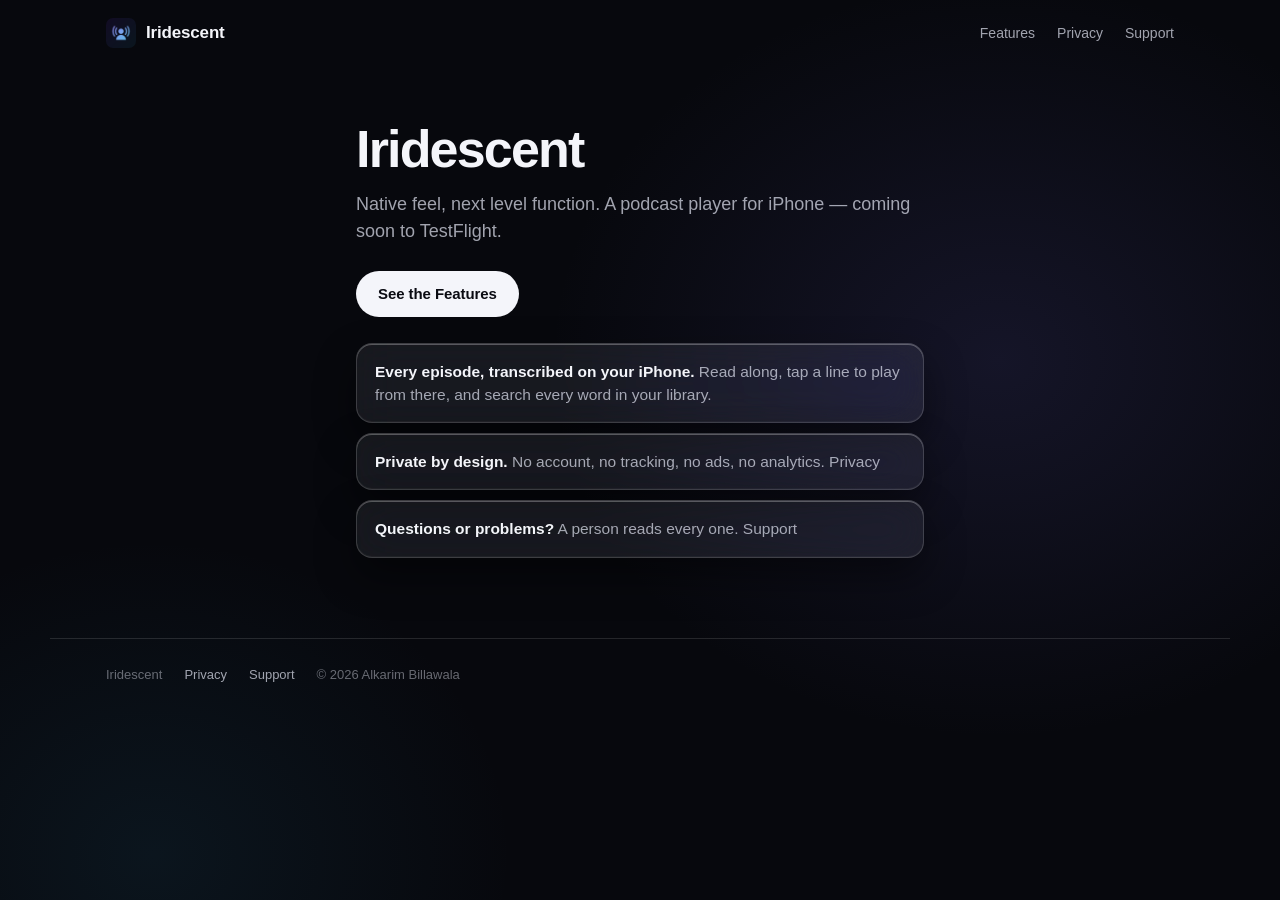
==== docs/index.html @ 8f62f202 "Iridescent's public home: the website (privacy, support), issue templates, license Not the app: Irid" ====
<!doctype html>
<html lang="en">
<head>
<meta charset="utf-8">
<meta name="viewport" content="width=device-width, initial-scale=1">
<title>Iridescent</title>
<meta name="description" content="Iridescent — a podcast player for iPhone. Native feel, next level function.">
<link rel="icon" href="assets/icon.png">
<link rel="stylesheet" href="assets/icon-tokens.css">
<link rel="stylesheet" href="assets/base.css">
<link rel="stylesheet" href="assets/site.css">
</head>
<body>
  <nav class="nav">
    <a class="brand" href="./"><img src="assets/icon.png" alt="">Iridescent</a>
    <div class="nav-links"><a href="https://github.com/Alkarim-Billawala/iridescent-app#features">Features</a><a href="privacy.html">Privacy</a><a href="support.html">Support</a></div>
  </nav>

  <main class="page plain">
    <h1>Iridescent</h1>
    <p class="lede">Native feel, next level function. A podcast player for iPhone — coming soon to TestFlight.</p>
    <a class="btn btn-primary" href="https://github.com/Alkarim-Billawala/iridescent-app#features">See the Features</a>
    <ul>
      <li class="glass"><b>Every episode, transcribed on your iPhone.</b> Read along, tap a line to play from there, and search every word in your library.</li>
      <li class="glass"><b>Private by design.</b> No account, no tracking, no ads, no analytics. <a href="privacy.html">Privacy</a></li>
      <li class="glass"><b>Questions or problems?</b> A person reads every one. <a href="support.html">Support</a></li>
    </ul>
  </main>

  <footer class="page footer">
    <span>Iridescent</span><a href="privacy.html">Privacy</a><a href="support.html">Support</a><span>© 2026 Alkarim Billawala</span>
  </footer>
</body>
</html>
---- docs/assets/icon-tokens.css ----
/* Generated by tools/icon.py from AppIcon.png — don't edit; re-run the script for a new icon. */
:root {
  --icon-1: #287497;
  --icon-1-rgb: 40 116 151;
  --icon-2: #284a7e;
  --icon-2-rgb: 40 74 126;
  --icon-3: #4d4894;
  --icon-3-rgb: 77 72 148;
}
---- docs/assets/base.css ----
/* The site's base: tokens, the glass, the sheen, the CSS-drawn phone. Used by the site pages and the step-2 mock-ups. */

@property --sheen-angle {
  syntax: '<angle>';
  inherits: false;
  initial-value: 0deg;
}

:root {
  color-scheme: dark;
  --bg: #07080d;
  --bg-2: #0d0f19;
  --text: #f4f5fa;
  --text-2: rgba(235, 238, 250, 0.68);
  --text-3: rgba(235, 238, 250, 0.42);
  --hairline: rgba(255, 255, 255, 0.12);

  /* The one motif: an oil-slick sheen — thin-film colours in their natural order. Its own palette:
     it doesn't come from the app icon, so a new icon leaves it alone. */
  --sheen-1: #8a74ff; /* violet */
  --sheen-2: #4fa8ff; /* blue */
  --sheen-3: #3fd8c4; /* cyan */
  --sheen-4: #bdf27c; /* green-gold */
  --sheen-5: #ffd07a; /* amber */
  --sheen-6: #ff8fb8; /* rose */
  --sheen-7: #b07cff; /* magenta-violet */
  --sheen: conic-gradient(from var(--sheen-angle), var(--sheen-1), var(--sheen-2), var(--sheen-3),
      var(--sheen-4), var(--sheen-5), var(--sheen-6), var(--sheen-7), var(--sheen-1));
  --sheen-linear: linear-gradient(100deg, var(--sheen-1) 0%, var(--sheen-2) 22%, var(--sheen-3) 42%,
      var(--sheen-4) 58%, var(--sheen-5) 74%, var(--sheen-6) 88%, var(--sheen-7) 100%);

  /* The page's faint ambient light: the only place the icon's colours are used (assets/icon-tokens.css,
     made by tools/icon.py). */
  --ambient:
      radial-gradient(50% 60% at 78% 40%, rgb(var(--icon-3-rgb) / 0.20), transparent 70%),
      radial-gradient(40% 50% at 12% 95%, rgb(var(--icon-1-rgb) / 0.12), transparent 70%);

  --glass-fill: rgba(255, 255, 255, 0.07);
  --glass-edge: rgba(255, 255, 255, 0.16);
  --glass-hi: rgba(255, 255, 255, 0.28);

  --font: -apple-system, BlinkMacSystemFont, "SF Pro Text", "SF Pro Display", "Helvetica Neue", Arial, sans-serif;
  --font-display: -apple-system, BlinkMacSystemFont, "SF Pro Display", "Helvetica Neue", Arial, sans-serif;
  --gutter: clamp(16px, 5vw, 56px);
}

* { box-sizing: border-box; }
html, body { margin: 0; }
body {
  background: var(--ambient), var(--bg);
  background-attachment: fixed;
  color: var(--text);
  font-family: var(--font);
  -webkit-font-smoothing: antialiased;
  overflow-x: hidden;
}
a { color: inherit; text-decoration: none; }

@keyframes sheen-turn { to { --sheen-angle: 360deg; } }

/* Liquid Glass, approximated: a blurred, saturated pane with a bright top edge. */
.glass {
  background: var(--glass-fill);
  -webkit-backdrop-filter: blur(22px) saturate(170%);
  backdrop-filter: blur(22px) saturate(170%);
  border: 1px solid var(--glass-edge);
  box-shadow:
    inset 0 1px 0 var(--glass-hi),
    inset 0 -1px 0 rgba(255, 255, 255, 0.04),
    0 18px 40px rgba(0, 0, 0, 0.45);
}

/* ---- Top bar ---- */
.nav {
  position: relative;
  z-index: 5;
  display: flex;
  align-items: center;
  justify-content: space-between;
  padding: 18px var(--gutter);
}
.brand { display: flex; align-items: center; gap: 10px; font-weight: 600; font-size: 17px; letter-spacing: -0.01em; }
.brand img { width: 30px; height: 30px; border-radius: 7px; }
.nav-links { display: flex; gap: 22px; font-size: 14px; color: var(--text-2); }
.nav-links a:hover { color: var(--text); }
@media (max-width: 560px) { .nav-links { display: none; } }

/* ---- Buttons ---- */
.btn {
  display: inline-flex; align-items: center; gap: 8px;
  height: 46px; padding: 0 22px; border-radius: 999px;
  font-size: 15px; font-weight: 600; letter-spacing: -0.005em;
}
.btn-primary { background: var(--text); color: #0a0b12; }
.btn-ghost { color: var(--text); }
.btn svg { width: 16px; height: 16px; }

/* ---- Review switcher (mock-ups only) ---- */
.review-bar {
  position: fixed; z-index: 50; left: 50%; bottom: 16px; transform: translateX(-50%);
  display: flex; gap: 4px; padding: 4px; border-radius: 999px; font-size: 13px; font-weight: 600;
}
.review-bar a { padding: 7px 14px; border-radius: 999px; color: var(--text-2); white-space: nowrap; }
.review-bar a[aria-current] { background: rgba(255, 255, 255, 0.14); color: var(--text); }

/* ================================================================
   The phone: an iPhone 17 Pro-shaped frame (402 × 874 pt) drawn in pt
   units, so it scales as one piece at any width.
   ================================================================ */
.phone {
  --w: 330px;
  width: var(--w);
  aspect-ratio: 402 / 874;
  container-type: inline-size;
  position: relative;
  border-radius: calc(var(--w) * 0.148);
  padding: calc(var(--w) * 0.03);
  background: linear-gradient(145deg, #3a3d48, #15161c 40%, #2b2d36 70%, #101116);
  box-shadow:
    inset 0 0 0 1px rgba(255, 255, 255, 0.10),
    0 40px 80px rgba(0, 0, 0, 0.6),
    0 10px 24px rgba(0, 0, 0, 0.5);
}
.screen {
  --pt: calc(100cqw / 402 * 1.065); /* the screen sits inside the bezel */
  position: relative;
  width: 100%; height: 100%;
  border-radius: calc(var(--pt) * 52);
  overflow: hidden;
  background:
    radial-gradient(120% 60% at 50% 0%, #3a2f6b 0%, transparent 65%),
    linear-gradient(180deg, #241d45 0%, #16142b 55%, #0f0e1d 100%);
  color: #fff;
  font-family: var(--font);
  font-size: calc(var(--pt) * 17);
  display: flex; flex-direction: column; align-items: stretch;
  text-align: left;
}
.island {
  position: absolute; top: calc(var(--pt) * 11); left: 50%; transform: translateX(-50%);
  width: calc(var(--pt) * 124); height: calc(var(--pt) * 36); border-radius: 999px; background: #000;
}
.statusbar {
  height: calc(var(--pt) * 54); flex: none;
  display: flex; align-items: center; justify-content: space-between;
  padding: 0 calc(var(--pt) * 34) 0 calc(var(--pt) * 44);
  font-weight: 600; font-size: calc(var(--pt) * 16);
}
.statusbar .icons { display: flex; gap: calc(var(--pt) * 6); align-items: center; }
.statusbar .icons i { display: block; background: #fff; border-radius: calc(var(--pt) * 2); }
.grabber {
  width: calc(var(--pt) * 38); height: calc(var(--pt) * 5); border-radius: 999px;
  background: rgba(255, 255, 255, 0.32); margin: calc(var(--pt) * 2) auto calc(var(--pt) * 16);
}
.art {
  align-self: center;
  width: calc(var(--pt) * 262); aspect-ratio: 1; border-radius: calc(var(--pt) * 14);
  position: relative; overflow: hidden;
  background:
    radial-gradient(60% 60% at 50% 42%, #ffcf7a 0%, #f39a53 26%, transparent 27%),
    radial-gradient(90% 80% at 50% 45%, rgba(255, 170, 90, 0.55) 0%, transparent 60%),
    linear-gradient(160deg, #3b2a6e 0%, #1c1840 100%);
  box-shadow: 0 calc(var(--pt) * 18) calc(var(--pt) * 40) rgba(0, 0, 0, 0.45);
}
.art::after {
  content: "LANTERN\A HOUR"; white-space: pre;
  position: absolute; left: calc(var(--pt) * 18); bottom: calc(var(--pt) * 14);
  font-family: var(--font-display); font-weight: 800; letter-spacing: 0.04em;
  font-size: calc(var(--pt) * 26); line-height: 0.95; color: #fff4e3;
}
.meta {
  display: flex; align-items: center; justify-content: space-between;
  padding: calc(var(--pt) * 22) calc(var(--pt) * 28) 0;
}
.meta .show { font-size: calc(var(--pt) * 14); color: rgba(255, 255, 255, 0.6); font-weight: 500; }
.meta .title { font-size: calc(var(--pt) * 19); font-weight: 700; margin-top: calc(var(--pt) * 2); letter-spacing: -0.01em; }
.round {
  width: calc(var(--pt) * 32); height: calc(var(--pt) * 32); border-radius: 999px;
  display: grid; place-items: center; font-weight: 800; font-size: calc(var(--pt) * 15); letter-spacing: 0.08em;
}
.preview {
  padding: calc(var(--pt) * 16) calc(var(--pt) * 28) 0;
  font-size: calc(var(--pt) * 16.5); line-height: 1.32; letter-spacing: -0.005em;
}
.preview p { margin: 0 0 calc(var(--pt) * 5); color: rgba(255, 255, 255, 0.42); }
.preview p.now { color: #fff; font-weight: 700; }
.scrub { padding: calc(var(--pt) * 18) calc(var(--pt) * 28) 0; }
.track { display: flex; gap: calc(var(--pt) * 3); height: calc(var(--pt) * 6); }
.track span { border-radius: 999px; background: rgba(255, 255, 255, 0.22); }
.track span.done { background: rgba(255, 255, 255, 0.9); }
.track span.part { background: linear-gradient(90deg, rgba(255,255,255,.9) var(--p), rgba(255,255,255,.22) var(--p)); }
.track span.skip {
  background: repeating-linear-gradient(-45deg, rgba(255,255,255,.28) 0 calc(var(--pt)*2.5), transparent calc(var(--pt)*2.5) calc(var(--pt)*5));
}
.times {
  display: flex; justify-content: space-between; margin-top: calc(var(--pt) * 7);
  font-size: calc(var(--pt) * 12); color: rgba(255, 255, 255, 0.55); font-weight: 600; font-variant-numeric: tabular-nums;
}
.controls {
  display: flex; justify-content: center; align-items: center; gap: calc(var(--pt) * 52);
  padding-top: calc(var(--pt) * 18);
}
.controls svg { width: calc(var(--pt) * 34); height: calc(var(--pt) * 34); fill: #fff; }
.controls svg.big { width: calc(var(--pt) * 46); height: calc(var(--pt) * 46); }
.bottom {
  margin-top: auto; padding: 0 calc(var(--pt) * 26) calc(var(--pt) * 34);
  display: flex; align-items: center; justify-content: space-between;
  font-size: calc(var(--pt) * 15); font-weight: 600;
}
.bottom .speed { color: rgba(255, 255, 255, 0.85); }
.pill-notice {
  display: inline-flex; align-items: center; gap: calc(var(--pt) * 6);
  height: calc(var(--pt) * 34); padding: 0 calc(var(--pt) * 14); border-radius: 999px;
  font-size: calc(var(--pt) * 13.5); font-weight: 600; white-space: nowrap;
}
.pill-notice b { font-weight: 700; color: #fff; }
.pill-notice .sep { opacity: 0.45; }
.homebar {
  position: absolute; bottom: calc(var(--pt) * 8); left: 50%; transform: translateX(-50%);
  width: calc(var(--pt) * 140); height: calc(var(--pt) * 5); border-radius: 999px; background: rgba(255, 255, 255, 0.85);
}

/* A notice floating beside the phone, in page units. */
.float-pill {
  display: inline-flex; align-items: center; gap: 8px; height: 44px; padding: 0 18px; border-radius: 999px;
  font-size: 14.5px; font-weight: 600; white-space: nowrap; color: var(--text);
}
.float-pill .sep { opacity: 0.4; }
.float-pill .undo { color: #fff; }
.float-pill svg { width: 15px; height: 15px; }

@media (prefers-reduced-motion: reduce) {
  *, *::before, *::after { animation: none !important; transition: none !important; }
}
---- docs/assets/site.css ----
/* The site's pages, on top of base.css: the Edge hero, the feature sections, the grid, the FAQ, the footer,
   and the mock-up visuals that stand in for captures until the end. */

/* ---- Page ---- */
.page { max-width: 1180px; margin: 0 auto; padding: 0 var(--gutter); }
.nav { max-width: 1180px; margin: 0 auto; }
.nav-links a.current { color: var(--text); }
h2, h3 { font-family: var(--font-display); letter-spacing: -0.025em; margin: 0; }
p { margin: 0; }
sup { font-size: 0.6em; vertical-align: super; color: var(--text-3); }

/* Draft marks: planned features. Strip before publishing (see README). */
.planned {
  display: inline-block; vertical-align: 0.2em; margin-left: 6px; padding: 2px 7px; border-radius: 999px;
  font-size: 11px; font-weight: 700; letter-spacing: 0.04em; text-transform: uppercase;
  color: #ffd07a; background: rgba(255, 208, 122, 0.12); border: 1px solid rgba(255, 208, 122, 0.3);
}
.mock {
  position: absolute; z-index: 3; top: 10px; right: 10px; padding: 2px 7px; border-radius: 999px;
  font-size: 10px; font-weight: 700; letter-spacing: 0.06em; text-transform: uppercase;
  color: var(--text-3); background: rgba(0, 0, 0, 0.35); border: 1px solid var(--hairline);
}

/* ---- Hero (Edge) ---- */
.hero {
  display: grid; grid-template-columns: 1.05fr 0.95fr; align-items: center; gap: clamp(24px, 5vw, 72px);
  padding: clamp(32px, 6vw, 72px) 0 clamp(56px, 8vw, 110px); min-height: min(calc(100vh - 66px), 820px);
}
.wordmark {
  font-family: var(--font-display); font-weight: 700; letter-spacing: -0.04em;
  font-size: clamp(54px, 9vw, 112px); line-height: 1; margin: 0;
  background: var(--sheen-linear); background-size: 220% 100%;
  -webkit-background-clip: text; background-clip: text; color: transparent;
  animation: drift 14s ease-in-out infinite alternate;
}
@keyframes drift { from { background-position: 0% 0; } to { background-position: 100% 0; } }
.tagline {
  font-family: var(--font-display); font-size: clamp(26px, 3.4vw, 40px); font-weight: 600;
  letter-spacing: -0.025em; line-height: 1.1; margin: 18px 0 0;
}
.sub { font-size: clamp(17px, 1.6vw, 19px); line-height: 1.5; color: var(--text-2); max-width: 30em; margin: 20px 0 0; }
.ctas { display: flex; gap: 10px; flex-wrap: wrap; margin-top: 30px; }
.facts { display: flex; gap: 22px; flex-wrap: wrap; margin-top: 40px; font-size: 13.5px; color: var(--text-3); font-weight: 500; }
.facts span::before { content: ""; display: inline-block; width: 5px; height: 5px; border-radius: 50%; background: var(--text-3); margin: 0 8px 2px 0; }
.stage { position: relative; display: grid; place-items: center; }
.stage .phone { --w: clamp(250px, 25vw, 312px); }
/* The rim: a thin sheen line around the frame, as if light caught its edge. */
.stage .phone::before {
  content: ""; position: absolute; inset: -1.5px; border-radius: inherit; padding: 1.5px;
  background: var(--sheen);
  -webkit-mask: linear-gradient(#000 0 0) content-box, linear-gradient(#000 0 0);
  -webkit-mask-composite: xor; mask-composite: exclude;
  opacity: 0.85; animation: sheen-turn 18s linear infinite; pointer-events: none;
}

/* ---- Feature sections ---- */
.feature {
  display: grid; grid-template-columns: 1fr 1fr; align-items: center; gap: clamp(28px, 5vw, 72px);
  padding: clamp(40px, 6vw, 84px) 0; border-top: 1px solid var(--hairline); scroll-margin-top: 20px;
}
.feature.flip .words { order: 2; }
.feature h2 { font-size: clamp(28px, 3.6vw, 44px); line-height: 1.08; max-width: 14ch; }
.feature .words p { font-size: clamp(16.5px, 1.5vw, 19px); line-height: 1.55; color: var(--text-2); margin-top: 16px; max-width: 32em; }
.feature .words p b { color: var(--text); font-weight: 600; }
.visual { position: relative; }
.card { position: relative; border-radius: 26px; padding: 22px; overflow: hidden; }

/* The transcript panel (from mock-up C). */
.reader { padding: 22px 26px 26px 18px; }
.reader-head { display: flex; justify-content: space-between; align-items: center; gap: 12px; font-size: 13px; color: var(--text-3); font-weight: 600; }
.reader-head > span:first-child { overflow: hidden; text-overflow: ellipsis; white-space: nowrap; }
.corner { display: inline-flex; gap: 2px; padding: 4px; border-radius: 999px; flex: none; }
.corner span { padding: 5px 11px; border-radius: 999px; color: var(--text-2); font-size: 12.5px; }
.window {
  position: relative; height: calc(5 * 1.5em + 8px); overflow: hidden; margin-top: 14px; padding-left: 20px;
  font-size: clamp(16px, 2vw, 24px); letter-spacing: -0.012em;
  -webkit-mask: linear-gradient(transparent, #000 22%, #000 70%, transparent);
          mask: linear-gradient(transparent, #000 22%, #000 70%, transparent);
}
.lines { position: absolute; left: 20px; right: 0; top: 0; transition: transform 0.7s cubic-bezier(.3,.7,.2,1); }
.line { height: 1.5em; line-height: 1.5em; color: var(--text-3); white-space: nowrap; overflow: hidden; text-overflow: ellipsis; transition: color .5s, font-weight .5s; }
.line.now { color: var(--text); font-weight: 700; }
.line.fold { color: var(--text-2); font-weight: 600; display: flex; align-items: center; gap: 10px; }
.line.fold span { font-size: 0.66em; }
.line.fold i { flex: 0 0 34px; height: 8px; border-radius: 4px; background: repeating-linear-gradient(-45deg, rgba(255,255,255,.35) 0 3px, transparent 3px 6px); }
.marker {
  position: absolute; left: 2px; top: calc(2 * 1.5em + 0.2em); width: 4px; height: 1.1em; border-radius: 2px;
  background: var(--sheen); animation: sheen-turn 8s linear infinite; box-shadow: 0 0 14px rgba(140, 170, 255, 0.55);
}

/* A small player strip: scrubber with skips, a notice that appears. */
.strip { padding: 22px 24px 20px; }
.strip .track { display: flex; gap: 3px; height: 6px; }
.strip .track span { border-radius: 999px; background: rgba(255,255,255,.22); }
.strip .track .done { background: rgba(255,255,255,.9); }
.strip .track .skip { background: repeating-linear-gradient(-45deg, rgba(255,255,255,.3) 0 2.5px, transparent 2.5px 5px); }
.strip .track .head { position: relative; }
.strip .track .head::after {
  content: ""; position: absolute; top: -5px; width: 16px; height: 16px; border-radius: 50%; background: #fff;
  left: var(--at, 0%); transform: translateX(-50%); box-shadow: 0 2px 8px rgba(0,0,0,.5);
  animation: head-skip 6s cubic-bezier(.4,0,.2,1) infinite;
}
@keyframes head-skip {
  0%, 38% { left: 0%; } 46%, 100% { left: 100%; }
}
.strip .times { display: flex; justify-content: space-between; margin-top: 10px; font-size: 12px; color: var(--text-3); font-weight: 600; font-variant-numeric: tabular-nums; }
.strip .row { display: flex; align-items: center; justify-content: space-between; margin-top: 20px; min-height: 44px; }
.strip .speed { font-size: 15px; font-weight: 600; color: var(--text-2); }
.strip .float-pill { opacity: 0; transform: translateY(6px); animation: notice-in 6s ease infinite; }
@keyframes notice-in {
  0%, 44% { opacity: 0; transform: translateY(6px); }
  50%, 90% { opacity: 1; transform: none; }
  96%, 100% { opacity: 0; transform: translateY(6px); }
}

/* Chapter list with the rail. */
.chapters { padding: 16px 0 16px 20px; display: grid; grid-template-columns: 1fr 28px; }
.chapter {
  display: grid; grid-template-columns: 22px 1fr auto; align-items: center; gap: 12px;
  padding: 11px 16px 11px 0; font-size: 15px; color: var(--text-2); border-bottom: 1px solid var(--hairline);
  transition: transform .3s, color .3s;
}
.chapter:last-child { border-bottom: 0; }
.chapter i { width: 20px; height: 20px; border-radius: 50%; border: 1.5px solid var(--text-3); display: grid; place-items: center; font-style: normal; font-size: 12px; color: var(--text-3); }
.chapter.heard i { background: var(--text-3); color: var(--bg); border-color: transparent; }
.chapter.now { color: var(--text); font-weight: 600; }
.chapter.now i { border-color: var(--text); color: var(--text); }
.chapter.lift { color: var(--text); font-weight: 600; transform: translateX(-6px) scale(1.03); }
.chapter .t { font-variant-numeric: tabular-nums; font-size: 13px; color: var(--text-3); }
.chapter.ad { color: var(--text-3); font-size: 13px; padding: 7px 16px 7px 0; }
.chapter.ad i { border-style: dashed; }
.chapter small { font-size: 12px; color: var(--text-3); font-weight: 500; margin-left: 8px; }
.rail { position: relative; width: 28px; border-left: 1px solid var(--hairline); }
.rail::before { content: ""; position: absolute; left: 10px; top: 46%; width: 8px; height: 8px; border-radius: 50%; background: var(--text); box-shadow: 0 0 0 4px rgba(255,255,255,.12); }
.rail i { position: absolute; left: 12px; width: 4px; height: 4px; border-radius: 50%; background: var(--text-3); }

/* Reorder: a dragged row. */
.reorder .chapter { grid-template-columns: 18px 1fr auto; }
.reorder .chapter i { width: 18px; height: 18px; border-radius: 4px; border: 0; background: none; color: var(--text-3); font-size: 14px; letter-spacing: -1px; }
.reorder .chapter.drag {
  background: rgba(255,255,255,.08); border-radius: 14px; border-bottom: 0; padding-left: 12px; margin: 4px 8px 4px -12px;
  box-shadow: 0 14px 30px rgba(0,0,0,.5); color: var(--text); font-weight: 600;
  animation: drag 7s cubic-bezier(.35,.7,.2,1) infinite;
}
@keyframes drag { 0%, 20% { transform: translateY(0); } 50%, 80% { transform: translateY(-92px); } 100% { transform: translateY(0); } }
.reorder .chapter.drag small { color: #ffd07a; }
.reorder .edit { display: flex; justify-content: flex-end; padding: 0 16px 10px 0; }
.reorder .edit span { display: inline-flex; gap: 2px; padding: 4px; border-radius: 999px; font-size: 12.5px; font-weight: 600; }
.reorder .edit span b { padding: 5px 11px; border-radius: 999px; background: rgba(255,255,255,.14); }
.reorder .edit span em { padding: 5px 11px; font-style: normal; color: var(--text-2); }

/* Feeds: the switcher and the copy move. */
.feeds { padding: 22px 24px 24px; display: grid; gap: 18px; }
.feeds .switch { display: flex; padding: 3px; border-radius: 999px; font-size: 13.5px; font-weight: 600; width: max-content; }
.feeds .switch span { padding: 7px 16px; border-radius: 999px; color: var(--text-2); }
.feeds .switch span.on { background: rgba(255,255,255,.16); color: var(--text); }
.feeds .switch span.on::after { content: " ♛"; font-size: 11px; color: #ffd07a; }
.feeds .ep { display: grid; grid-template-columns: 52px 1fr; gap: 14px; align-items: center; }
.feeds .ep .art2 { width: 52px; height: 52px; border-radius: 10px; background: radial-gradient(60% 60% at 50% 42%, #ffcf7a 0%, #f39a53 26%, transparent 27%), linear-gradient(160deg, #3b2a6e, #1c1840); }
.feeds .ep b { display: block; font-size: 15px; }
.feeds .ep span { font-size: 13px; color: var(--text-3); }
.feeds .bar { position: relative; height: 6px; border-radius: 999px; background: rgba(255,255,255,.18); }
.feeds .bar::before { content: ""; position: absolute; inset: 0 44% 0 0; border-radius: 999px; background: rgba(255,255,255,.9); }
.feeds .bar::after { content: ""; position: absolute; top: 0; bottom: 0; left: 78%; width: 22%; border-radius: 999px; background: repeating-linear-gradient(-45deg, rgba(255,208,122,.45) 0 3px, transparent 3px 6px); }
.feeds .bonus { font-size: 12px; color: var(--text-3); display: flex; justify-content: space-between; margin-top: -8px; }
.feeds .bonus b { color: #ffd07a; font-weight: 600; }

/* Search: a field, In Transcripts results. */
.search { padding: 18px 18px 20px; display: grid; gap: 8px; }
.search .field { display: flex; align-items: center; justify-content: space-between; height: 40px; padding: 0 14px; border-radius: 12px; background: rgba(255,255,255,.1); font-size: 16px; }
.search .q i { display: inline-block; width: 2px; height: 1.1em; vertical-align: -0.2em; margin-left: 2px; background: var(--text); animation: caret 1s steps(2) infinite; }
@keyframes caret { to { opacity: 0; } }
.search .x { width: 20px; height: 20px; border-radius: 50%; background: rgba(255,255,255,.2); display: grid; place-items: center; font-size: 14px; color: var(--text-2); }
.search .group { margin-top: 8px; font-size: 12px; font-weight: 700; letter-spacing: 0.04em; text-transform: uppercase; color: var(--text-3); }
.search .hit { display: grid; grid-template-columns: 44px 1fr; gap: 12px; align-items: start; padding: 6px 0; }
.search .hit .art2 { width: 44px; height: 44px; border-radius: 9px; background: radial-gradient(60% 60% at 50% 42%, #ffcf7a 0%, #f39a53 26%, transparent 27%), linear-gradient(160deg, #3b2a6e, #1c1840); }
.search .hit .art2.alt { background: linear-gradient(160deg, #1d4d5e, #0d2430); }
.search .hit .art2.alt2 { background: linear-gradient(160deg, #6b3a2a, #2d1710); }
.search .hit b { display: block; font-size: 15px; }
.search .hit span { display: block; font-size: 12.5px; color: var(--text-3); }
.search .hit em { display: block; font-style: normal; font-size: 14px; color: var(--text-2); margin-top: 3px; line-height: 1.35; }
.search mark { background: rgba(255,208,122,.22); color: var(--text); border-radius: 3px; padding: 0 2px; }

/* Local first: a diagram. */
.local { padding: 20px; display: grid; gap: 10px; }
.local .box { border-radius: 18px; padding: 16px 18px; }
.local h4 { margin: 0 0 10px; font-size: 13px; letter-spacing: 0.04em; text-transform: uppercase; color: var(--text-3); font-weight: 700; }
.local ul { margin: 0; padding: 0; list-style: none; font-size: 14.5px; line-height: 1.75; color: var(--text-2); columns: 2; column-gap: 18px; }
.local .ai ul { columns: 1; }
.local ul li::before { content: "✓ "; color: var(--text); }
.local ul li.soon::before { content: "○ "; color: var(--text-3); }
.local .arrow { font-size: 20px; color: var(--text-3); text-align: center; display: flex; align-items: center; justify-content: center; gap: 10px; }
.local .arrow small { font-size: 11.5px; font-weight: 600; letter-spacing: 0.03em; }
.local .ai { background: rgba(255,255,255,.04); }

/* Details: three small vignettes. */
.vignettes { display: grid; grid-template-columns: repeat(3, 1fr); gap: 14px; }
.vig { margin: 0; position: relative; aspect-ratio: 3 / 4; border-radius: 22px; overflow: hidden; display: flex; flex-direction: column; justify-content: flex-end; padding: 14px; background: linear-gradient(180deg, #241d45, #0f0e1d); border: 1px solid var(--hairline); }
.vig figcaption { font-size: 12.5px; font-weight: 600; color: var(--text-2); line-height: 1.3; min-height: 2.6em; }
.vig .v-art { position: absolute; left: 50%; top: 18%; width: 54%; aspect-ratio: 1; border-radius: 10px; transform: translateX(-50%); background: radial-gradient(60% 60% at 50% 42%, #ffcf7a 0%, #f39a53 26%, transparent 27%), linear-gradient(160deg, #3b2a6e, #1c1840); animation: ease-art 4s ease-in-out infinite alternate; }
@keyframes ease-art { to { transform: translateX(-50%) scale(0.86); } }
.vig .v-key { position: absolute; left: 10px; right: 10px; bottom: 54px; height: 30%; border-radius: 10px 10px 4px 4px; background: rgba(255,255,255,.08); animation: key-up 4s ease-in-out infinite alternate; }
.vig .v-bar { position: absolute; left: 10px; right: 10px; height: 30px; border-radius: 999px; bottom: calc(54px + 30% + 8px); background: var(--glass-fill); border: 1px solid var(--glass-edge); animation: bar-up 4s ease-in-out infinite alternate; }
.vig .v-bar::after { content: "Find"; position: absolute; left: 12px; top: 7px; font-size: 11px; color: var(--text-3); }
@keyframes key-up { from { transform: translateY(120%); } 30%, to { transform: none; } }
@keyframes bar-up { from { transform: translateY(calc(30% + 60px)); } 30%, to { transform: none; } }
.vig .v-scrub { position: absolute; left: 12px; right: 12px; top: 46%; display: flex; gap: 3px; height: 6px; animation: scrub-open 4s ease-in-out infinite alternate; }
.vig .v-scrub span { border-radius: 999px; background: rgba(255,255,255,.3); }
.vig .v-scrub span.d { background: rgba(255,255,255,.9); }
.vig .v-scrub span.s { background: repeating-linear-gradient(-45deg, rgba(255,255,255,.35) 0 2.5px, transparent 2.5px 5px); }
@keyframes scrub-open { from { gap: 0; height: 4px; } 30%, to { gap: 3px; height: 10px; } }

/* Rewind tiles. */
.tiles { display: grid; grid-template-columns: 1fr 1fr; gap: 12px; }
.tile { border-radius: 20px; padding: 18px 18px 16px; }
.tile small { display: block; font-size: 12px; font-weight: 600; color: var(--text-3); letter-spacing: 0.03em; text-transform: uppercase; }
.tile b { display: block; font-family: var(--font-display); font-size: clamp(26px, 3vw, 34px); letter-spacing: -0.03em; margin-top: 6px; font-variant-numeric: tabular-nums; }
.tile span { font-size: 13px; color: var(--text-2); }
.tile .undo { display: inline-flex; gap: 8px; align-items: center; margin-top: 10px; font-size: 13px; color: var(--text-2); }
.tile .undo em { font-style: normal; font-weight: 600; color: var(--text); }

/* Words-only card (planned, no screen yet). */
.words-only { padding: 26px; font-size: 15px; line-height: 1.6; color: var(--text-2); border-style: dashed; }
.words-only .turn { display: grid; grid-template-columns: 4px 1fr; gap: 12px; margin-top: 10px; }
.words-only .turn i { border-radius: 2px; }
.words-only .turn b { display: block; font-size: 12px; color: var(--text-3); }

/* ---- Everything else ---- */
.grid-section { padding: clamp(40px, 6vw, 84px) 0; border-top: 1px solid var(--hairline); }
.grid-section h2 { font-size: clamp(24px, 3vw, 34px); }
.grid { display: grid; grid-template-columns: repeat(auto-fill, minmax(230px, 1fr)); gap: 10px; margin-top: 26px; }
.grid div { padding: 14px 16px; border-radius: 16px; font-size: 14.5px; line-height: 1.4; color: var(--text-2); }

/* ---- FAQ ---- */
.faq { padding: clamp(40px, 6vw, 84px) 0; border-top: 1px solid var(--hairline); max-width: 760px; }
.faq h2 { font-size: clamp(24px, 3vw, 34px); margin-bottom: 10px; }
.faq details { border-bottom: 1px solid var(--hairline); padding: 16px 0; }
.faq summary { cursor: pointer; font-weight: 600; font-size: 17px; list-style: none; display: flex; justify-content: space-between; gap: 16px; }
.faq summary::-webkit-details-marker { display: none; }
.faq summary::after { content: "+"; color: var(--text-3); font-weight: 400; flex: none; }
.faq details[open] summary::after { content: "–"; }
.faq details p { margin-top: 10px; color: var(--text-2); line-height: 1.55; font-size: 15.5px; max-width: 60ch; }

/* ---- Footnote and footer ---- */
.footnote { padding: 0 0 40px; font-size: 13px; color: var(--text-3); }
.footer { border-top: 1px solid var(--hairline); padding-top: 28px; padding-bottom: 40px; display: flex; flex-wrap: wrap; gap: 10px 22px; font-size: 13px; color: var(--text-3); }
.footer a { color: var(--text-2); }
.footer .legal { flex-basis: 100%; margin-top: 4px; }

/* ---- Plain pages (privacy, support) ---- */
.plain { max-width: 680px; padding-top: clamp(28px, 5vw, 56px); padding-bottom: 80px; }
.plain h1 { font-family: var(--font-display); font-size: clamp(34px, 5vw, 52px); letter-spacing: -0.035em; line-height: 1.05; margin: 0; }
.plain .lede { font-size: 18px; color: var(--text-2); line-height: 1.5; margin-top: 14px; }
.plain ul { margin: 26px 0 0; padding: 0; list-style: none; display: grid; gap: 10px; }
.plain li { padding: 16px 18px; border-radius: 16px; font-size: 15.5px; line-height: 1.5; color: var(--text-2); }
.plain li b { color: var(--text); font-weight: 600; }
.plain .note { margin-top: 24px; font-size: 13.5px; color: var(--text-3); line-height: 1.5; }
.plain .btn { margin-top: 26px; }
.plain .btn[hidden] { display: none; }
/* The full policy under the summary cards (privacy.html). */
.plain .policy-facts { margin-top: 18px; font-size: 14px; color: var(--text-3); line-height: 1.6; }
.plain .policy-facts b { color: var(--text-2); font-weight: 600; }
.policy { margin-top: 44px; border-top: 1px solid var(--hairline); padding-top: 8px; }
.policy h2 { font-size: 22px; margin: 30px 0 10px; color: var(--text); }
.policy p { color: var(--text-2); font-size: 15.5px; line-height: 1.6; margin: 0 0 12px; }
.policy p b, .policy li b { color: var(--text); font-weight: 600; }
.policy ul { margin: 0 0 12px; padding-left: 20px; list-style: disc; display: block; }
.policy li { padding: 0; border-radius: 0; margin: 0 0 8px; font-size: 15.5px; line-height: 1.6; color: var(--text-2); }

/* ---- Phone width ---- */
@media (max-width: 820px) {
  .hero { grid-template-columns: 1fr; text-align: center; padding-bottom: 72px; min-height: 0; }
  .sub { margin-inline: auto; }
  .ctas, .facts { justify-content: center; }
  .feature { grid-template-columns: 1fr; gap: 26px; }
  .feature.flip .words { order: 0; }
  .feature h2 { max-width: none; }
  .vignettes { gap: 8px; }
  .vig { border-radius: 16px; padding: 10px; }
  .vig figcaption { font-size: 11px; }
  .vig .mock { display: none; }
}

/* A feature section whose visual is a built scene in a phone (scenes/): centred, a little smaller than the hero. */
.visual > .phone { --w: clamp(230px, 22vw, 290px); margin: 0 auto; }
/* Vignettes hold small phones: a 2 × 2 grid, each card as tall as its phone plus caption (no fixed aspect). */
.vignettes { grid-template-columns: repeat(2, 1fr); gap: 14px; }
.vig { aspect-ratio: auto; justify-content: flex-start; align-items: center; padding: 16px 14px 12px; }
.vig > .phone { --w: clamp(140px, 11vw, 180px); margin: 0 auto 12px; }
.vig figcaption { text-align: center; }
.scrubber-row { margin-top: 18px; grid-column: 1 / -1; }
.scrubber-row .triptych > .phone { --w: clamp(140px, 13vw, 200px); flex: none; }
.visual.pair { display: flex; gap: 18px; justify-content: center; }
.visual.pair > .phone { --w: clamp(150px, 15vw, 210px); margin: 0; }
.row-caption { text-align: center; font-size: 13px; color: var(--text-2); margin: 12px 0 0; }
@media (max-width: 720px) { .scrubber-row .triptych { gap: 10px; } .scrubber-row .triptych > .phone { --w: 28vw; } }
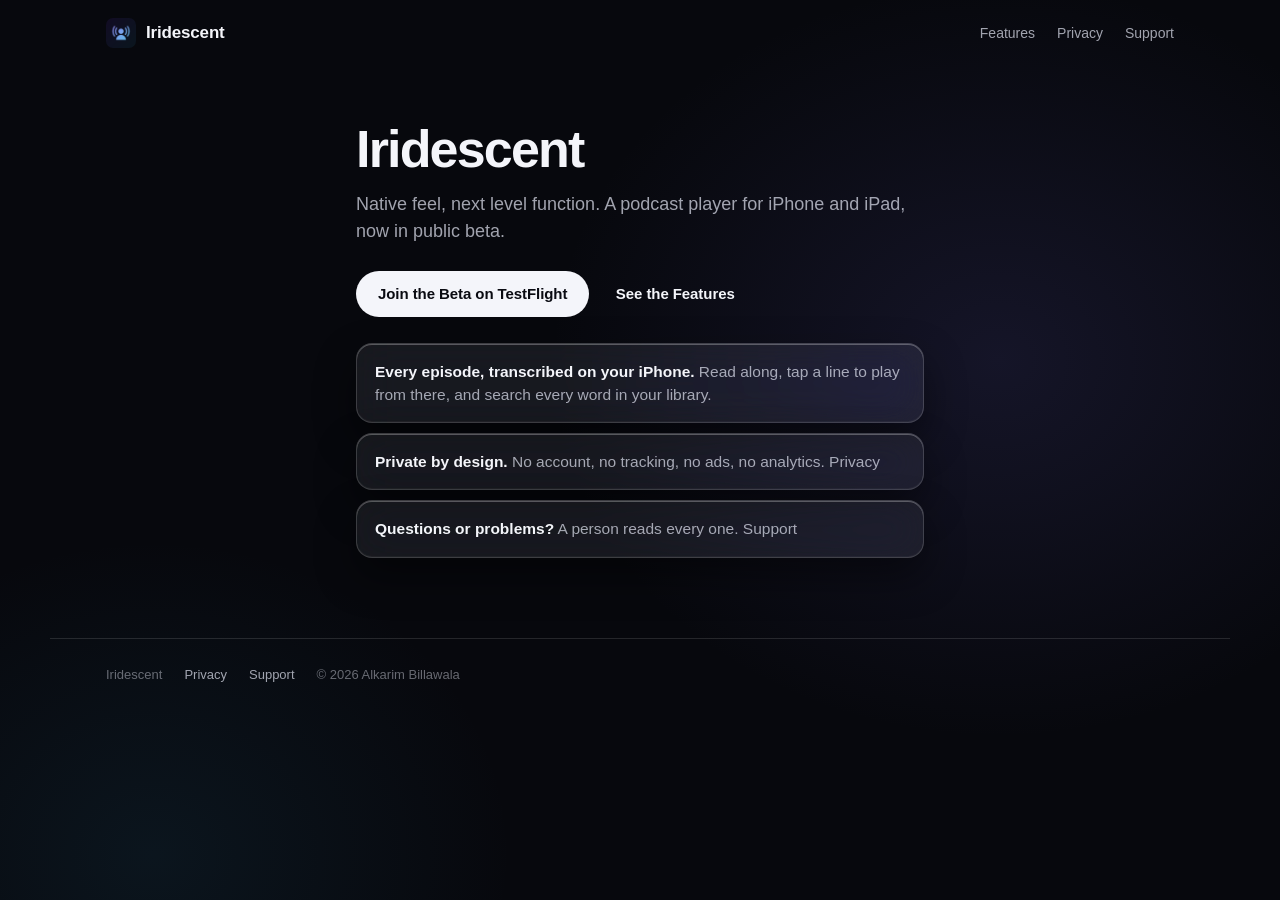
==== commit 9679a477: "Public Beta TestFlight link on the home page and in the README (replaces the Friends invite)" ====
--- a/docs/index.html
+++ b/docs/index.html
@@ -18,8 +18,9 @@
 
   <main class="page plain">
     <h1>Iridescent</h1>
-    <p class="lede">Native feel, next level function. A podcast player for iPhone — coming soon to TestFlight.</p>
-    <a class="btn btn-primary" href="https://github.com/Alkarim-Billawala/iridescent-app#features">See the Features</a>
+    <p class="lede">Native feel, next level function. A podcast player for iPhone and iPad, now in public beta.</p>
+    <a class="btn btn-primary" href="https://testflight.apple.com/join/TkadYCSF">Join the Beta on TestFlight</a>
+    <a class="btn" href="https://github.com/Alkarim-Billawala/iridescent-app#features">See the Features</a>
     <ul>
       <li class="glass"><b>Every episode, transcribed on your iPhone.</b> Read along, tap a line to play from there, and search every word in your library.</li>
       <li class="glass"><b>Private by design.</b> No account, no tracking, no ads, no analytics. <a href="privacy.html">Privacy</a></li>
